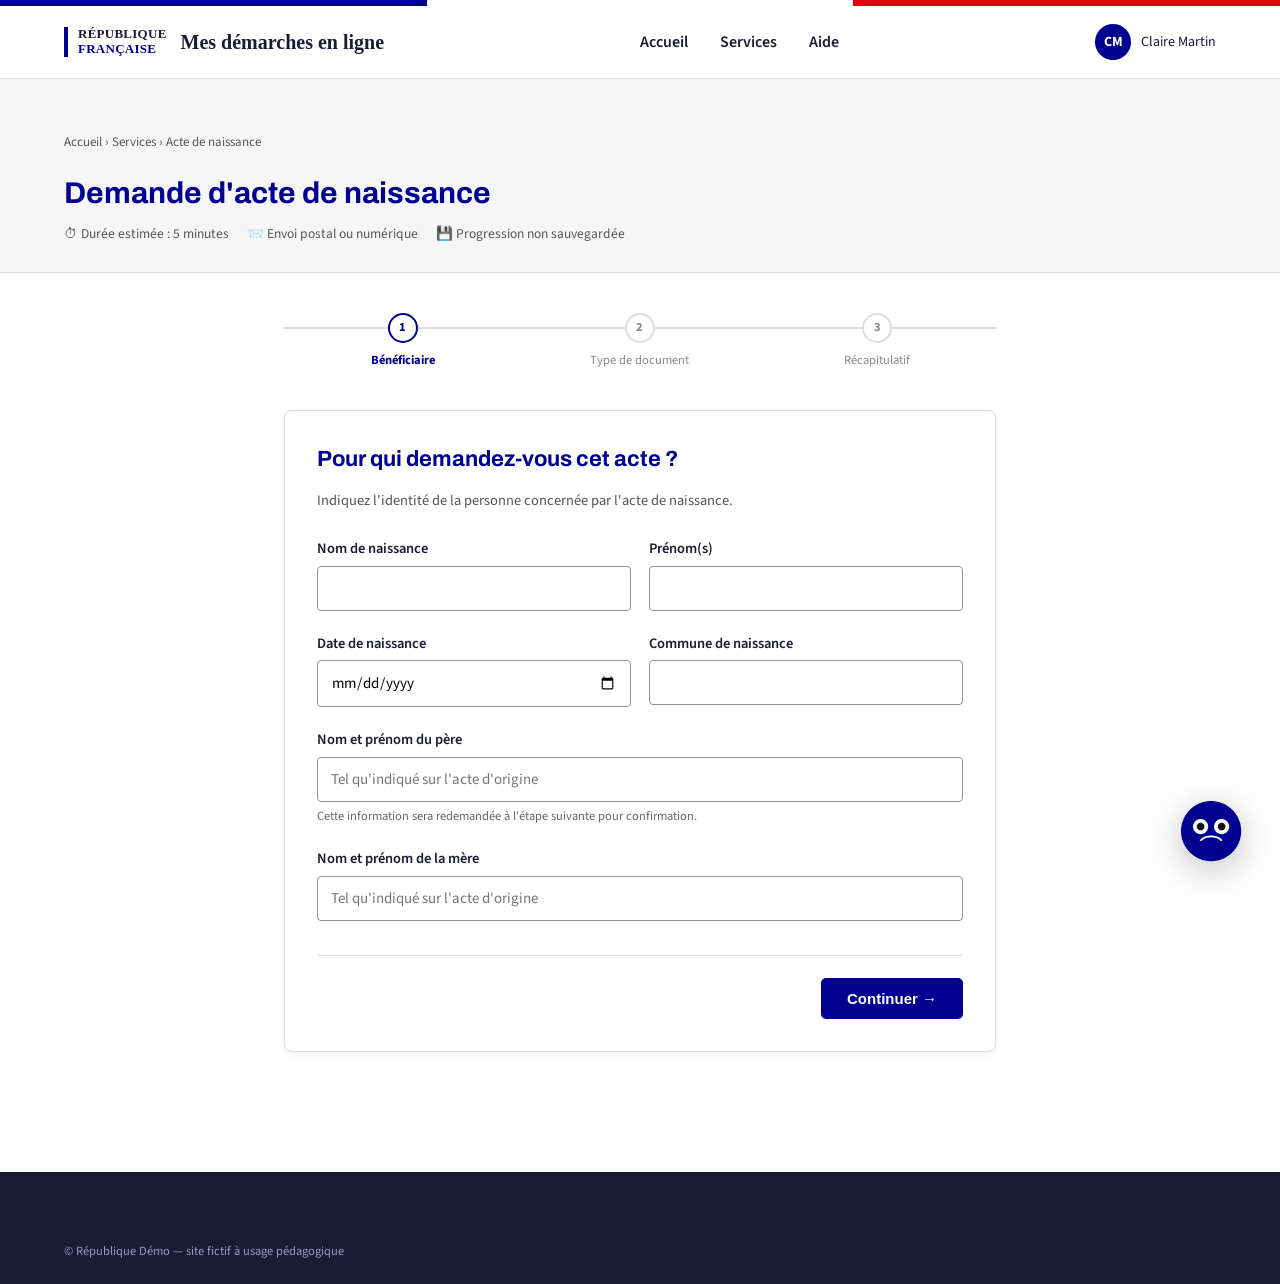
==== pages/acte-naissance/etape-1.html @ 8aebce70 "initial commit" ====
<!DOCTYPE html>
<html lang="fr">
<head>
<meta charset="UTF-8">
<meta name="viewport" content="width=device-width, initial-scale=1.0">
<title>Demande d'acte de naissance — Mes démarches en ligne</title>
<link rel="stylesheet" href="../../css/style.css">
</head>
<body>

<div class="bandeau-tricolore"><span></span><span></span><span></span></div>

<header class="site-header">
  <div class="header-inner">
    <a href="../../index.html" class="bloc-marque">
      <span class="logo-rf">RÉPUBLIQUE<br><strong>FRANÇAISE</strong></span>
      <span class="nom-service">Mes démarches en ligne</span>
    </a>
    <nav class="nav-principale">
      <ul>
        <li><a href="../../index.html">Accueil</a></li>
        <li><a href="../../index.html#services">Services</a></li>
        <li><a href="../../index.html#aide">Aide</a></li>
      </ul>
    </nav>
    <div class="compte-utilisateur">
      <div class="avatar-utilisateur">CM</div>
      <span>Claire Martin</span>
    </div>
  </div>
</header>

<div class="entete-service">
  <div class="conteneur">
    <div class="fil-ariane"><a href="../../index.html">Accueil</a> › <a href="../../index.html#services">Services</a> › Acte de naissance</div>
    <h1>Demande d'acte de naissance</h1>
    <div class="meta">
      <span>⏱ Durée estimée : 5 minutes</span>
      <span>📨 Envoi postal ou numérique</span>
      <span>💾 Progression non sauvegardée</span>
    </div>
  </div>
</div>

<div class="zone-formulaire">

  <div class="stepper">
    <div class="step actif" data-step="1"><div class="rond">1</div>Bénéficiaire</div>
    <div class="step" data-step="2"><div class="rond">2</div>Type de document</div>
    <div class="step" data-step="3"><div class="rond">3</div>Récapitulatif</div>
  </div>

  <!-- ÉCRAN 1 : identité du bénéficiaire -->
  <div id="etape-1" class="ecran-etape actif">
    <div class="carte-etape">
      <h2>Pour qui demandez-vous cet acte ?</h2>
      <p class="sous-titre">Indiquez l'identité de la personne concernée par l'acte de naissance.</p>

      <div class="ligne-deux">
        <div class="groupe-champ">
          <label for="nom">Nom de naissance</label>
          <input type="text" id="nom">
        </div>
        <div class="groupe-champ">
          <label for="prenom">Prénom(s)</label>
          <input type="text" id="prenom">
        </div>
      </div>

      <div class="ligne-deux">
        <div class="groupe-champ">
          <label for="date-naissance">Date de naissance</label>
          <input type="date" id="date-naissance">
        </div>
        <div class="groupe-champ">
          <label for="lieu-naissance">Commune de naissance</label>
          <input type="text" id="lieu-naissance">
        </div>
      </div>

      <div class="groupe-champ">
        <label for="nom-pere">Nom et prénom du père</label>
        <input type="text" id="nom-pere" placeholder="Tel qu'indiqué sur l'acte d'origine">
        <div class="aide">Cette information sera redemandée à l'étape suivante pour confirmation.</div>
      </div>

      <div class="groupe-champ">
        <label for="nom-mere">Nom et prénom de la mère</label>
        <input type="text" id="nom-mere" placeholder="Tel qu'indiqué sur l'acte d'origine">
      </div>

      <div class="actions-etape">
        <span></span>
        <button class="bouton bouton-primaire" type="button" onclick="allerEtape(2)">Continuer →</button>
      </div>
    </div>
  </div>

  <!-- ÉCRAN 2 : type de document + reconfirmation (redondance volontaire) -->
  <div id="etape-2" class="ecran-etape">
    <div class="carte-etape">
      <h2>Type de document et confirmation</h2>
      <p class="sous-titre">Choisissez le document souhaité. Merci de reconfirmer les noms des parents pour validation du dossier.</p>

      <div class="groupe-champ">
        <label for="type-acte">Type d'acte demandé</label>
        <select id="type-acte">
          <option>Copie intégrale</option>
          <option>Extrait avec filiation</option>
          <option>Extrait sans filiation</option>
        </select>
      </div>

      <div class="groupe-champ">
        <label for="motif">Motif de la demande</label>
        <select id="motif">
          <option>Démarche administrative</option>
          <option>Mariage</option>
          <option>Naturalisation</option>
          <option>Usage personnel</option>
        </select>
      </div>

      <div class="ligne-deux">
        <div class="groupe-champ">
          <label for="nom-pere-2">Confirmer le nom et prénom du père</label>
          <input type="text" id="nom-pere-2" placeholder="Ressaisir l'information">
        </div>
        <div class="groupe-champ">
          <label for="nom-mere-2">Confirmer le nom et prénom de la mère</label>
          <input type="text" id="nom-mere-2" placeholder="Ressaisir l'information">
        </div>
      </div>

      <div class="groupe-champ">
        <label for="mode-envoi">Mode de réception</label>
        <select id="mode-envoi">
          <option>Courrier postal</option>
          <option>Téléchargement numérique</option>
        </select>
      </div>

      <div class="actions-etape">
        <button class="bouton bouton-secondaire" type="button" onclick="allerEtape(1)">← Retour</button>
        <button class="bouton bouton-primaire" type="button" onclick="allerEtape(3)">Continuer →</button>
      </div>
    </div>
  </div>

  <!-- ÉCRAN 3 : Récapitulatif -->
  <div id="etape-3" class="ecran-etape">
    <div class="carte-etape">
      <h2>Vérifiez votre demande</h2>

      <div class="recapitulatif">
        <div class="recap-ligne"><span class="label">Bénéficiaire</span><span class="valeur">Claire Martin</span></div>
        <div class="recap-ligne"><span class="label">Né(e) le</span><span class="valeur">14/03/1990 à Toulouse</span></div>
        <div class="recap-ligne"><span class="label">Type d'acte</span><span class="valeur">Copie intégrale</span></div>
        <div class="recap-ligne"><span class="label">Mode de réception</span><span class="valeur">Courrier postal</span></div>
      </div>

      <div class="groupe-champ">
        <label><input type="checkbox" checked style="width:auto;margin-right:8px;">Je certifie l'exactitude de ces informations.</label>
      </div>

      <div class="actions-etape">
        <button class="bouton bouton-secondaire" type="button" onclick="allerEtape(2)">← Retour</button>
        <button class="bouton bouton-primaire" id="bouton-soumettre" type="button" onclick="soumettreDossier('NAISS')">Envoyer ma demande</button>
      </div>
    </div>
  </div>

  <!-- ÉCRAN 99 : Confirmation -->
  <div id="etape-99" class="ecran-etape">
    <div class="carte-etape bandeau-confirmation">
      <div class="icone-ok">✓</div>
      <h2>Votre demande a bien été envoyée</h2>
      <p>Votre numéro de suivi de dossier :</p>
      <div class="numero-dossier" data-numero-dossier>—</div>
      <p style="margin-top:20px;"><a class="bouton bouton-secondaire" href="../../index.html">Retour à l'accueil</a></p>
    </div>
  </div>

</div>

<footer class="site-footer">
  <div class="conteneur footer-bas" style="border-top:none;">
    <span>© République Démo — site fictif à usage pédagogique</span>
  </div>
</footer>

<img src="../../img/mascotte.png" class="mascotte-flottante" alt="" aria-hidden="true">

<style>
.ecran-etape{display:none;}
.ecran-etape.actif{display:block;}
</style>

<script src="../../js/main.js"></script>
</body>
</html>
---- css/style.css ----
/* =========================================================
   service-public-demo — feuille de style commune
   NOTE PEDAGOGIQUE : ce fichier contient volontairement
   des pratiques non optimisées (cf. fichier ECOCONCEPTION.md)
   ========================================================= */

@import url('https://fonts.googleapis.com/css2?family=Archivo+Expanded:wght@500;600;700;800&family=Archivo:wght@400;500;600;700&family=Source+Sans+3:wght@300;400;500;600;700&family=Caveat:wght@500;600&display=swap');

:root{
  --bleu-france: #000091;
  --bleu-clair: #6a6af4;
  --rouge-marianne: #e1000f;
  --noir: #1b1b35;
  --gris-fond: #f6f6f6;
  --gris-bordure: #ddd;
  --blanc: #fff;
  --ombre: 0 2px 6px rgba(0,0,18,.08);
  --radius: 4px;
}

*{box-sizing:border-box;}
html{scroll-behavior:smooth;}
body{
  margin:0;
  font-family:'Source Sans 3', Arial, sans-serif;
  color:var(--noir);
  background:var(--blanc);
  line-height:1.5;
  font-size:16px;
}

h1,h2,h3,h4{
  font-family:'Archivo Expanded','Archivo',Arial,sans-serif;
  font-weight:700;
  color:var(--bleu-france);
  margin-top:0;
}

a{color:var(--bleu-france);}
img{max-width:100%;}

/* Bandeau tricolore signature */
.bandeau-tricolore{
  height:6px;
  display:flex;
}
.bandeau-tricolore span{flex:1;}
.bandeau-tricolore span:nth-child(1){background:var(--bleu-france);}
.bandeau-tricolore span:nth-child(2){background:#fff;}
.bandeau-tricolore span:nth-child(3){background:var(--rouge-marianne);}

/* Header */
header.site-header{
  border-bottom:1px solid var(--gris-bordure);
  background:#fff;
}
.header-inner{
  max-width:1200px;
  margin:0 auto;
  padding:18px 24px;
  display:flex;
  align-items:center;
  justify-content:space-between;
  flex-wrap:wrap;
  gap:16px;
}
.bloc-marque{
  display:flex;
  align-items:center;
  gap:14px;
  text-decoration:none;
  color:var(--noir);
}
.bloc-marque .logo-rf{
  font-family:'Archivo Expanded';
  font-weight:800;
  font-size:13px;
  line-height:1.15;
  letter-spacing:.02em;
  border-left:4px solid var(--bleu-france);
  padding-left:10px;
}
.bloc-marque .logo-rf strong{display:block; color:var(--bleu-france);}
.nom-service{
  font-family:'Archivo Expanded';
  font-weight:700;
  font-size:20px;
}
nav.nav-principale ul{
  list-style:none;
  display:flex;
  gap:28px;
  margin:0;
  padding:0;
  font-weight:600;
}
nav.nav-principale a{
  text-decoration:none;
  color:var(--noir);
  padding:6px 2px;
  border-bottom:2px solid transparent;
}
nav.nav-principale a:hover, nav.nav-principale a:focus{
  border-bottom:2px solid var(--bleu-france);
}
.compte-utilisateur{
  display:flex;
  align-items:center;
  gap:10px;
  font-size:14px;
}
.avatar-utilisateur{
  width:36px;height:36px;border-radius:50%;
  background:var(--bleu-france);color:#fff;
  display:flex;align-items:center;justify-content:center;
  font-weight:700;
}

/* Conteneur générique */
.conteneur{
  max-width:1200px;
  margin:0 auto;
  padding:0 24px;
}

/* Hero */
.hero{
  background:linear-gradient(120deg, var(--bleu-france), #2b2bd6 60%, var(--bleu-clair));
  color:#fff;
  padding:64px 0 80px;
  position:relative;
  overflow:hidden;
}
.hero-inner{
  max-width:1200px;margin:0 auto;padding:0 24px;
  display:grid;grid-template-columns:1.1fr .9fr;gap:40px;align-items:center;
}
.hero h1{color:#fff;font-size:clamp(28px,4vw,44px);line-height:1.1;}
.hero p.intro{font-size:18px;max-width:560px;color:#e8e8ff;}
.hero .deco-blobs{position:absolute;inset:0;pointer-events:none;z-index:0;opacity:.5;}
.hero-media{
  position:relative;z-index:1;
  border-radius:10px;overflow:hidden;
  box-shadow:0 20px 50px rgba(0,0,40,.35);
}

/* Bandeau de recherche / raccourcis */
.barre-recherche{
  margin-top:28px;
  display:flex;
  max-width:520px;
  box-shadow:var(--ombre);
  border-radius:6px;
  overflow:hidden;
}
.barre-recherche input{
  flex:1;border:none;padding:14px 16px;font-size:15px;
}
.barre-recherche button{
  border:none;background:var(--rouge-marianne);color:#fff;
  padding:0 22px;font-weight:700;cursor:pointer;
}

/* Sections génériques */
section{padding:56px 0;}
.section-titre{
  display:flex;align-items:baseline;justify-content:space-between;
  margin-bottom:28px;flex-wrap:wrap;gap:10px;
}
.section-titre h2{font-size:26px;margin:0;}
.section-titre .lien-tout{font-weight:600;font-size:14px;}

/* Grille de services */
.grille-services{
  display:grid;
  grid-template-columns:repeat(auto-fit, minmax(280px,1fr));
  gap:24px;
}
.carte-service{
  background:#fff;
  border:1px solid var(--gris-bordure);
  border-radius:8px;
  padding:26px;
  display:flex;
  flex-direction:column;
  gap:14px;
  text-decoration:none;
  color:var(--noir);
  transition:transform .35s ease, box-shadow .35s ease;
  position:relative;
}
.carte-service:hover{
  transform:translateY(-6px) scale(1.012);
  box-shadow:0 18px 40px rgba(0,0,60,.12);
}
.carte-service .pictogramme{
  width:52px;height:52px;border-radius:10px;
  background:var(--gris-fond);
  display:flex;align-items:center;justify-content:center;
  font-size:26px;
}
.carte-service h3{font-size:18px;margin:0;}
.carte-service p{margin:0;color:#444;font-size:14.5px;}
.carte-service .badge-duree{
  align-self:flex-start;
  background:#eef0ff;color:var(--bleu-france);
  font-size:12px;font-weight:700;
  padding:4px 10px;border-radius:20px;
}
.carte-service .fleche{
  margin-top:auto;font-weight:700;color:var(--rouge-marianne);
}

/* Bloc actualités décoratif (lourd, non recadré) */
.bloc-actus{
  display:grid;grid-template-columns:repeat(3,1fr);gap:20px;
}
.carte-actu{border-radius:8px;overflow:hidden;border:1px solid var(--gris-bordure);background:#fff;}
.carte-actu img{display:block;width:100%;height:220px;object-fit:cover;}
.carte-actu .contenu{padding:16px;}
.carte-actu h4{font-size:15.5px;margin:0 0 8px;}
.carte-actu p{font-size:13.5px;color:#555;margin:0;}

/* Bandeau chiffres clés animés (décoratif) */
.chiffres-cles{
  background:var(--gris-fond);
  padding:40px 0;
}
.chiffres-grid{
  display:grid;grid-template-columns:repeat(4,1fr);gap:24px;text-align:center;
}
.chiffre{font-family:'Archivo Expanded';font-size:38px;font-weight:800;color:var(--bleu-france);}
.chiffre-label{font-size:13.5px;color:#555;}

/* Carrousel partenaires (autoplay, décoratif) */
.bandeau-partenaires{
  overflow:hidden;
  padding:30px 0;
  border-top:1px solid var(--gris-bordure);
  border-bottom:1px solid var(--gris-bordure);
}
.piste-logos{
  display:flex;gap:60px;
  width:max-content;
  animation:defilement 22s linear infinite;
}
.piste-logos img{height:46px;width:auto;filter:grayscale(100%);opacity:.7;}
@keyframes defilement{
  from{transform:translateX(0);}
  to{transform:translateX(-50%);}
}

/* Footer */
footer.site-footer{
  background:#1b1b35;
  color:#cfd0e6;
  padding:50px 0 24px;
  margin-top:40px;
}
.footer-grid{
  display:grid;grid-template-columns:repeat(4,1fr);gap:30px;
  margin-bottom:30px;
}
.footer-grid h4{color:#fff;font-size:14px;margin-bottom:14px;}
.footer-grid ul{list-style:none;padding:0;margin:0;display:flex;flex-direction:column;gap:8px;}
.footer-grid a{color:#cfd0e6;text-decoration:none;font-size:14px;}
.footer-grid a:hover{color:#fff;text-decoration:underline;}
.footer-bas{
  border-top:1px solid #33334d;
  padding-top:20px;font-size:12.5px;color:#9a9bc4;
  display:flex;justify-content:space-between;flex-wrap:wrap;gap:10px;
}

/* =================== FORMULAIRES / PARCOURS =================== */
.fil-ariane{
  font-size:13px;color:#555;margin:18px 0;
}
.fil-ariane a{color:#555;text-decoration:none;}
.fil-ariane a:hover{text-decoration:underline;}

.entete-service{
  background:var(--gris-fond);
  padding:36px 0 28px;
  border-bottom:1px solid var(--gris-bordure);
}
.entete-service h1{font-size:30px;margin-bottom:8px;}
.entete-service .meta{display:flex;gap:18px;font-size:13.5px;color:#555;flex-wrap:wrap;}

.zone-formulaire{
  max-width:760px;
  margin:0 auto;
  padding:40px 24px 80px;
}

/* Stepper */
.stepper{
  display:flex;justify-content:space-between;
  margin-bottom:40px;
  position:relative;
}
.stepper::before{
  content:"";position:absolute;top:14px;left:0;right:0;height:2px;
  background:var(--gris-bordure);z-index:0;
}
.step{
  flex:1;text-align:center;position:relative;z-index:1;font-size:12.5px;color:#888;
}
.step .rond{
  width:30px;height:30px;border-radius:50%;
  background:#fff;border:2px solid var(--gris-bordure);
  display:flex;align-items:center;justify-content:center;
  margin:0 auto 8px;font-weight:700;color:#888;
}
.step.actif .rond{border-color:var(--bleu-france);color:var(--bleu-france);}
.step.actif{color:var(--bleu-france);font-weight:700;}
.step.fait .rond{background:var(--bleu-france);border-color:var(--bleu-france);color:#fff;}

.carte-etape{
  background:#fff;border:1px solid var(--gris-bordure);border-radius:8px;
  padding:32px;box-shadow:var(--ombre);
}
.carte-etape h2{font-size:22px;margin-bottom:6px;}
.carte-etape .sous-titre{color:#555;margin-bottom:26px;font-size:14.5px;}

.groupe-champ{margin-bottom:22px;}
.groupe-champ label{
  display:block;font-weight:600;margin-bottom:6px;font-size:14.5px;
}
.groupe-champ .aide{font-size:12.5px;color:#666;margin-top:5px;}
.groupe-champ input[type=text],
.groupe-champ input[type=email],
.groupe-champ input[type=tel],
.groupe-champ input[type=date],
.groupe-champ select,
.groupe-champ textarea{
  width:100%;padding:11px 13px;border:1px solid #929292;border-radius:4px;
  font-size:15px;font-family:inherit;
}
.groupe-champ input:focus,.groupe-champ select:focus,.groupe-champ textarea:focus{
  outline:2px solid var(--bleu-clair);outline-offset:1px;
}
.ligne-deux{display:grid;grid-template-columns:1fr 1fr;gap:18px;}

.actions-etape{
  display:flex;justify-content:space-between;margin-top:34px;
  padding-top:22px;border-top:1px solid var(--gris-bordure);
}
.bouton{
  display:inline-flex;align-items:center;gap:8px;
  padding:12px 26px;border-radius:5px;font-weight:700;font-size:15px;
  border:none;cursor:pointer;text-decoration:none;
}
.bouton-primaire{background:var(--bleu-france);color:#fff;}
.bouton-primaire:hover{background:#1212a8;}
.bouton-secondaire{background:#fff;color:var(--bleu-france);border:1px solid var(--bleu-france);}
.bouton-secondaire:hover{background:#eef0ff;}

/* Zone upload */
.zone-upload{
  border:2px dashed #9a9a9a;border-radius:8px;
  padding:36px;text-align:center;background:#fafafa;
  cursor:pointer;transition:border-color .2s;
}
.zone-upload:hover{border-color:var(--bleu-france);}
.zone-upload .icone{font-size:34px;}
.zone-upload .formats{font-size:12px;color:#777;margin-top:10px;}
.liste-fichiers{margin-top:16px;display:flex;flex-direction:column;gap:8px;}
.fichier-item{
  display:flex;align-items:center;gap:10px;
  background:#fff;border:1px solid var(--gris-bordure);
  padding:10px 14px;border-radius:6px;font-size:14px;
}
.fichier-item .miniature{
  width:54px;height:54px;object-fit:cover;border-radius:4px;border:1px solid var(--gris-bordure);
}
.fichier-item .nom{flex:1;}
.fichier-item .supprimer{color:var(--rouge-marianne);cursor:pointer;font-weight:700;border:none;background:none;}

/* Galerie d'exemples (images non optimisées) */
.galerie-exemples{
  display:grid;grid-template-columns:repeat(2,1fr);gap:18px;margin:20px 0 28px;
}
.exemple-carte{border:1px solid var(--gris-bordure);border-radius:8px;overflow:hidden;background:#fff;}
.exemple-carte img{width:100%;display:block;}
.exemple-carte .legende{padding:10px 14px;font-size:13px;color:#444;border-top:1px solid var(--gris-bordure);}
.exemple-carte.valide .legende{color:#1e7d34;font-weight:600;}
.exemple-carte.invalide .legende{color:var(--rouge-marianne);font-weight:600;}

/* Carrousel d'exemples plein format (autoplay) */
.carrousel-exemples{position:relative;margin:20px 0 30px;border-radius:8px;overflow:hidden;border:1px solid var(--gris-bordure);}
.carrousel-piste{display:flex;transition:transform .6s ease;}
.carrousel-piste img{width:100%;flex:0 0 100%;display:block;}
.carrousel-points{display:flex;justify-content:center;gap:8px;padding:12px;background:#fff;}
.carrousel-points span{width:8px;height:8px;border-radius:50%;background:#ccc;}
.carrousel-points span.actif{background:var(--bleu-france);}

.recapitulatif{
  background:var(--gris-fond);border-radius:8px;padding:24px;margin-bottom:24px;
}
.recap-ligne{
  display:flex;justify-content:space-between;padding:10px 0;
  border-bottom:1px solid #e2e2e2;font-size:14.5px;
}
.recap-ligne:last-child{border-bottom:none;}
.recap-ligne .label{color:#555;}
.recap-ligne .valeur{font-weight:600;}

.bandeau-confirmation{
  text-align:center;padding:50px 24px;
}
.bandeau-confirmation .icone-ok{
  width:70px;height:70px;border-radius:50%;background:#1e7d34;color:#fff;
  display:flex;align-items:center;justify-content:center;font-size:34px;margin:0 auto 20px;
}
.numero-dossier{
  display:inline-block;background:var(--gris-fond);padding:10px 22px;border-radius:6px;
  font-family:'Archivo Expanded';font-weight:700;letter-spacing:.05em;margin:14px 0;
}

.bandeau-erreur{
  background:#fdeaea;border:1px solid var(--rouge-marianne);color:#8a0009;
  padding:14px 18px;border-radius:6px;margin-bottom:22px;font-size:14.5px;
}

/* Note flottante mascotte décorative (lourde, inutile) */
.mascotte-flottante{
  position:fixed;bottom:24px;right:24px;
  width:90px;z-index:50;
  animation:flotte 3.4s ease-in-out infinite;
  filter:drop-shadow(0 8px 18px rgba(0,0,0,.25));
}
@keyframes flotte{
  0%,100%{transform:translateY(0);}
  50%{transform:translateY(-14px);}
}

@media (max-width:880px){
  .hero-inner{grid-template-columns:1fr;}
  .bloc-actus{grid-template-columns:1fr;}
  .chiffres-grid{grid-template-columns:repeat(2,1fr);}
  .footer-grid{grid-template-columns:repeat(2,1fr);}
  .ligne-deux{grid-template-columns:1fr;}
  .galerie-exemples{grid-template-columns:1fr;}
  .mascotte-flottante{width:60px;}
}
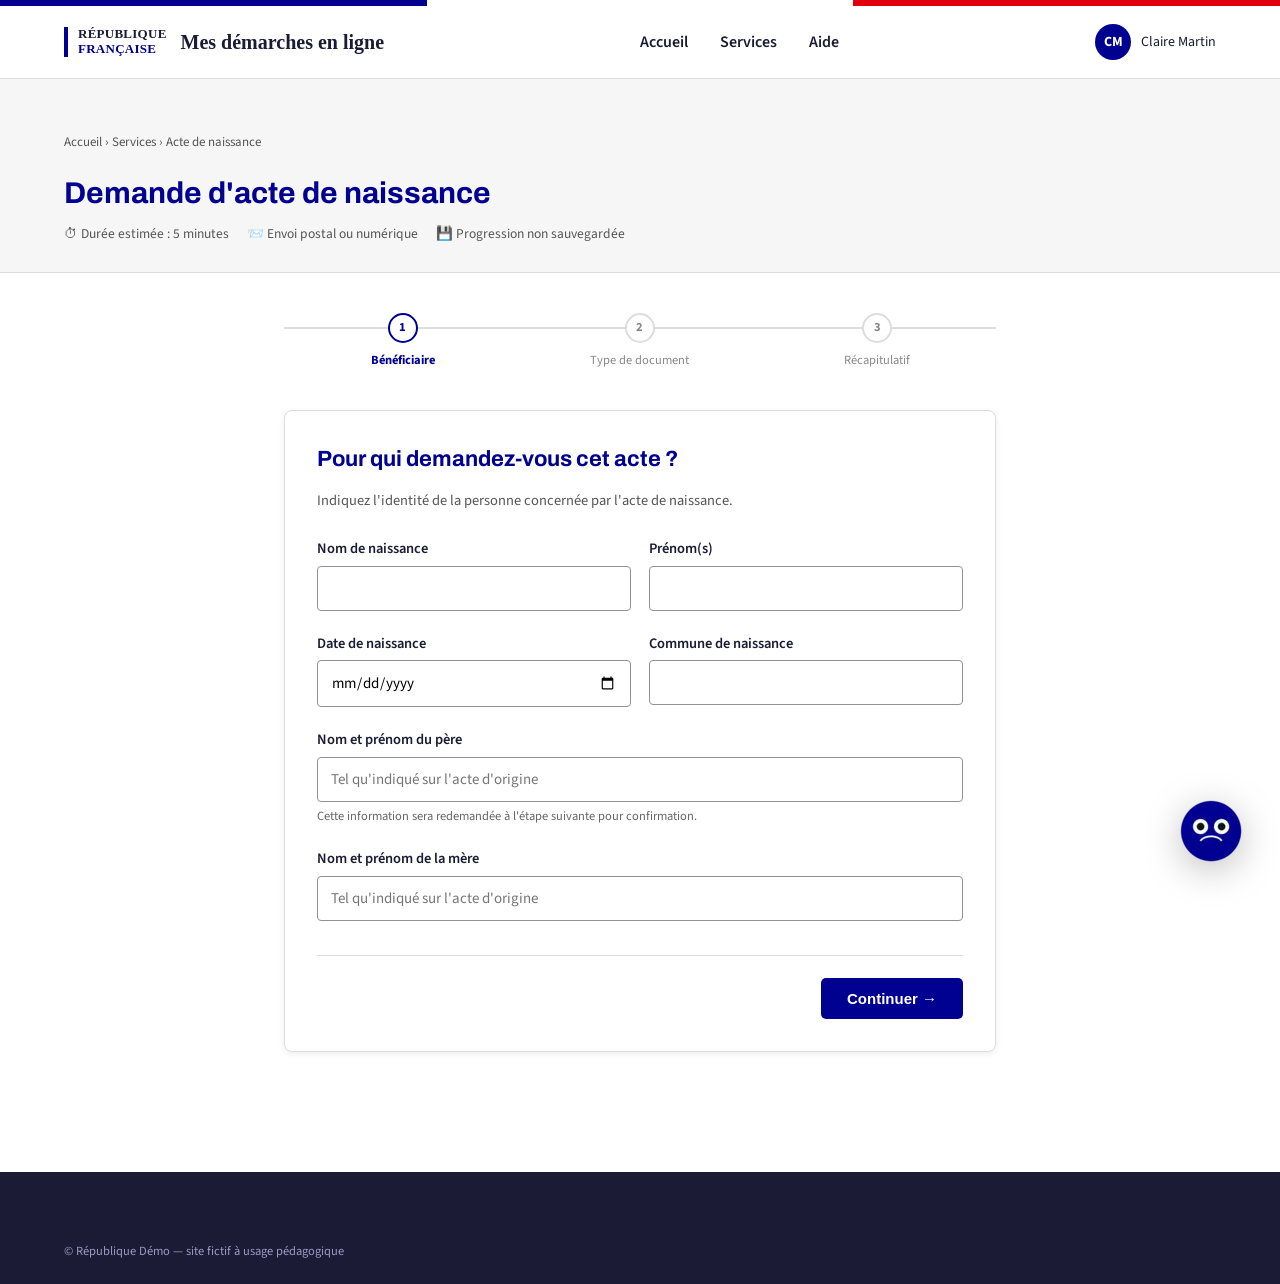
==== commit c89157bd: "optimisation des images avec redimensionnement et format webp" ====
--- a/pages/acte-naissance/etape-1.html
+++ b/pages/acte-naissance/etape-1.html
@@ -189,7 +189,7 @@
   </div>
 </footer>
 
-<img src="../../img/mascotte.png" class="mascotte-flottante" alt="" aria-hidden="true">
+<img src="../../img/mascotte.webp" class="mascotte-flottante" alt="" aria-hidden="true">
 
 <style>
 .ecran-etape{display:none;}
--- a/css/style.css
+++ b/css/style.css
@@ -227,28 +227,23 @@
   padding:40px 0;
 }
 .chiffres-grid{
-  display:grid;grid-template-columns:repeat(4,1fr);gap:24px;text-align:center;
+  display:grid;grid-template-columns:repeat(3,1fr);gap:24px;text-align:center;
 }
 .chiffre{font-family:'Archivo Expanded';font-size:38px;font-weight:800;color:var(--bleu-france);}
 .chiffre-label{font-size:13.5px;color:#555;}
 
-/* Carrousel partenaires (autoplay, décoratif) */
+
 .bandeau-partenaires{
-  overflow:hidden;
-  padding:30px 0;
-  border-top:1px solid var(--gris-bordure);
+  padding:30px ;
   border-bottom:1px solid var(--gris-bordure);
-}
-.piste-logos{
-  display:flex;gap:60px;
-  width:max-content;
-  animation:defilement 22s linear infinite;
-}
-.piste-logos img{height:46px;width:auto;filter:grayscale(100%);opacity:.7;}
-@keyframes defilement{
-  from{transform:translateX(0);}
-  to{transform:translateX(-50%);}
-}
+  display: grid;
+  grid-template-columns: repeat(6, 1fr);
+  grid-gap: 60px;
+  justify-items: center;
+}
+
+.bandeau-partenaires img{height:46px;width:auto;filter:grayscale(100%);opacity:.7;}
+
 
 /* Footer */
 footer.site-footer{
@@ -426,20 +421,27 @@
 .mascotte-flottante{
   position:fixed;bottom:24px;right:24px;
   width:90px;z-index:50;
-  animation:flotte 3.4s ease-in-out infinite;
   filter:drop-shadow(0 8px 18px rgba(0,0,0,.25));
 }
-@keyframes flotte{
-  0%,100%{transform:translateY(0);}
-  50%{transform:translateY(-14px);}
-}
-
-@media (max-width:880px){
+
+@media (max-width:440px){
+  .bandeau-partenaires { grid-template-columns: repeat(2, 1fr);}
+  .chiffres-grid{grid-template-columns: 1fr;}
+}
+
+@media (max-width:630px) {
+  .bloc-actus{grid-template-columns: 1fr;}
+}
+
+@media (min-width: 631px) and (max-width:880px){
+    .bloc-actus{grid-template-columns: repeat(2, 1fr);}
+}
+
+@media (min-width: 441px) and (max-width:880px){
   .hero-inner{grid-template-columns:1fr;}
-  .bloc-actus{grid-template-columns:1fr;}
-  .chiffres-grid{grid-template-columns:repeat(2,1fr);}
+  .bandeau-partenaires { grid-template-columns: repeat(3,1fr);}
+  .chiffres-grid{grid-template-columns:repeat(3,1fr);}
   .footer-grid{grid-template-columns:repeat(2,1fr);}
   .ligne-deux{grid-template-columns:1fr;}
-  .galerie-exemples{grid-template-columns:1fr;}
   .mascotte-flottante{width:60px;}
 }
